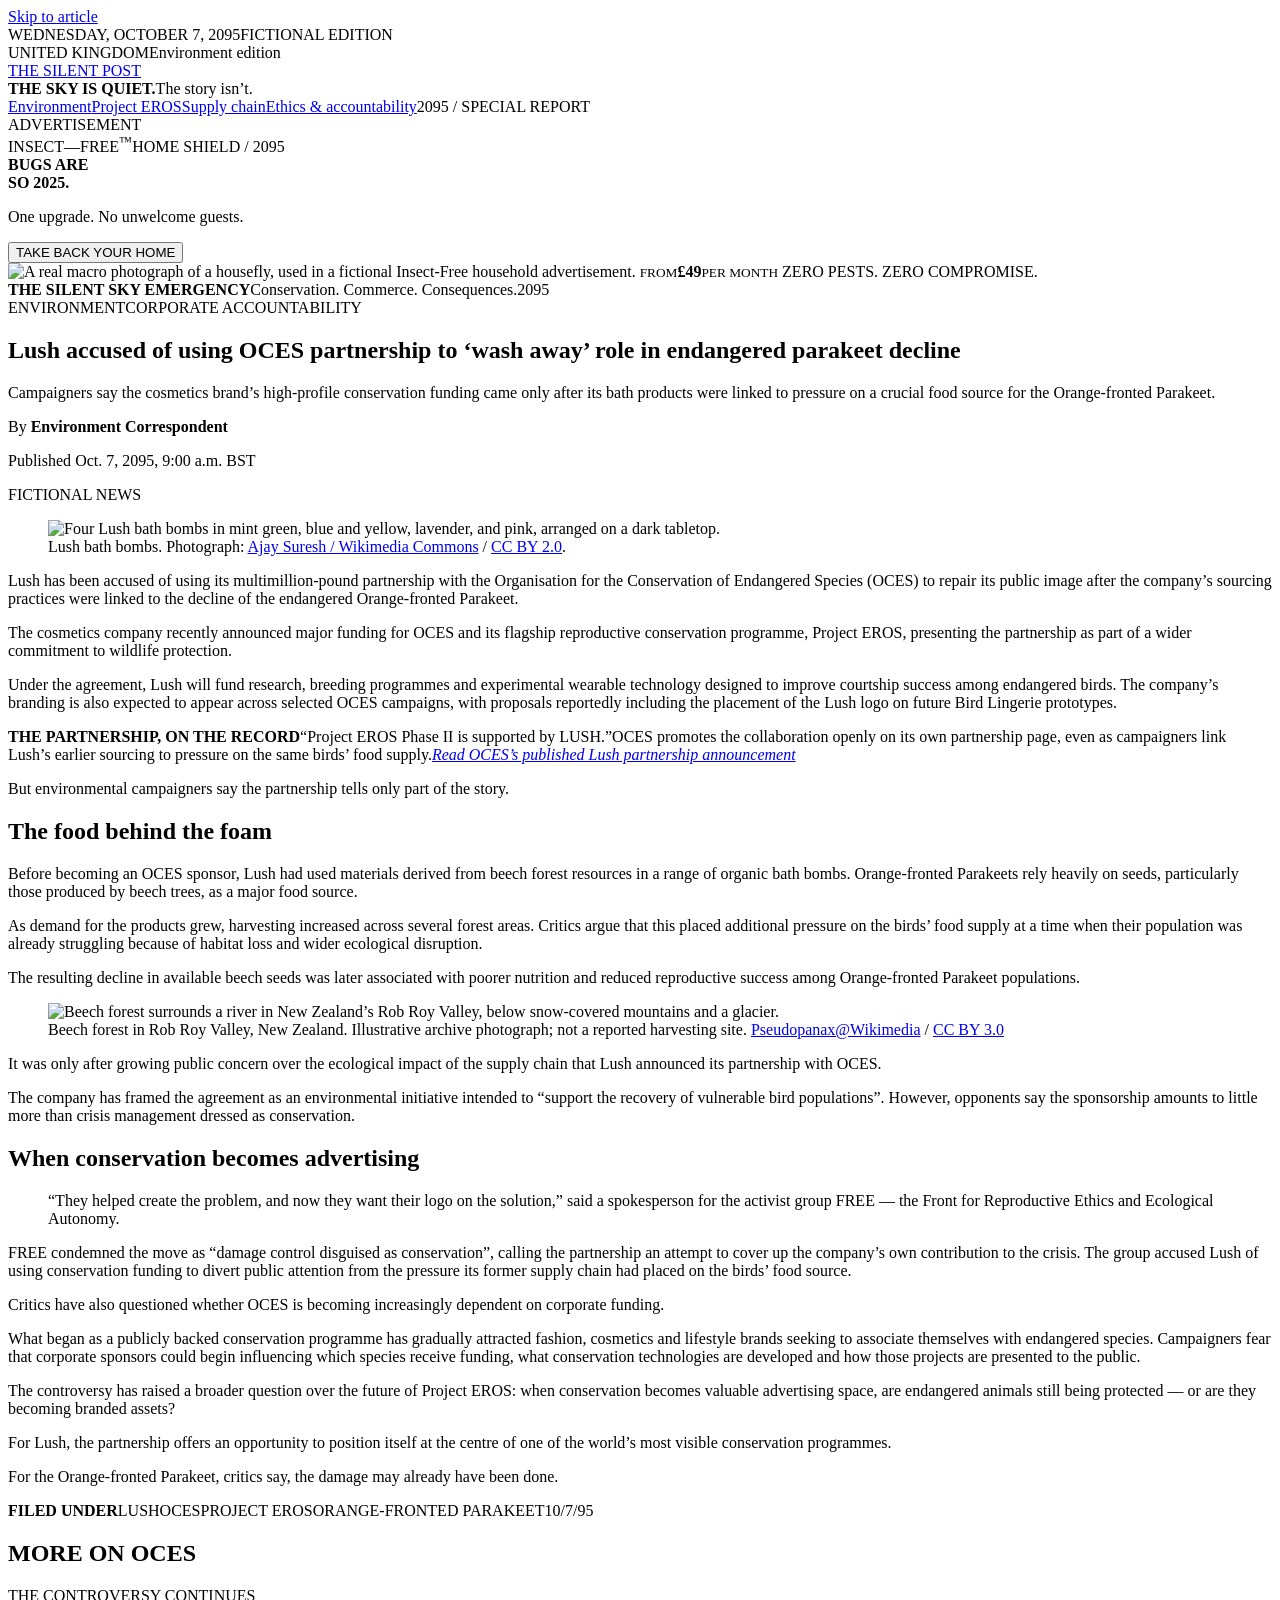
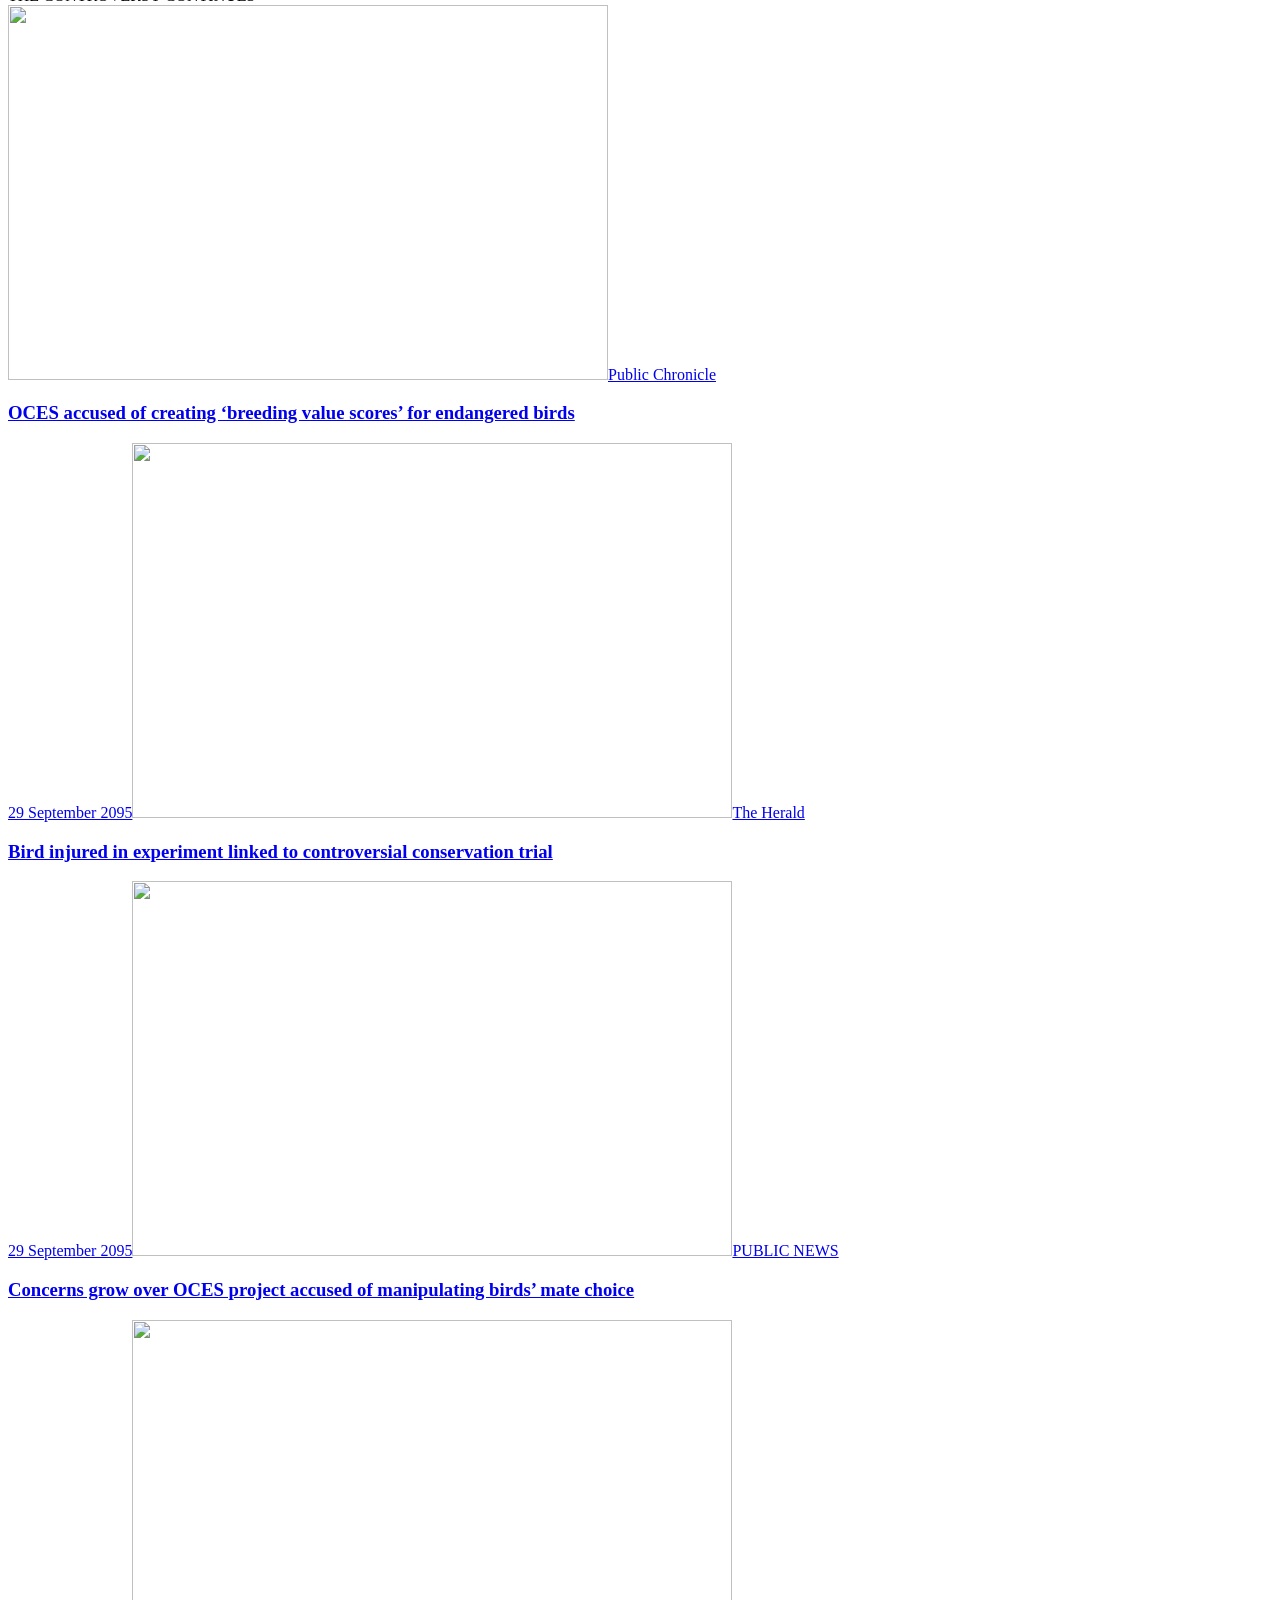
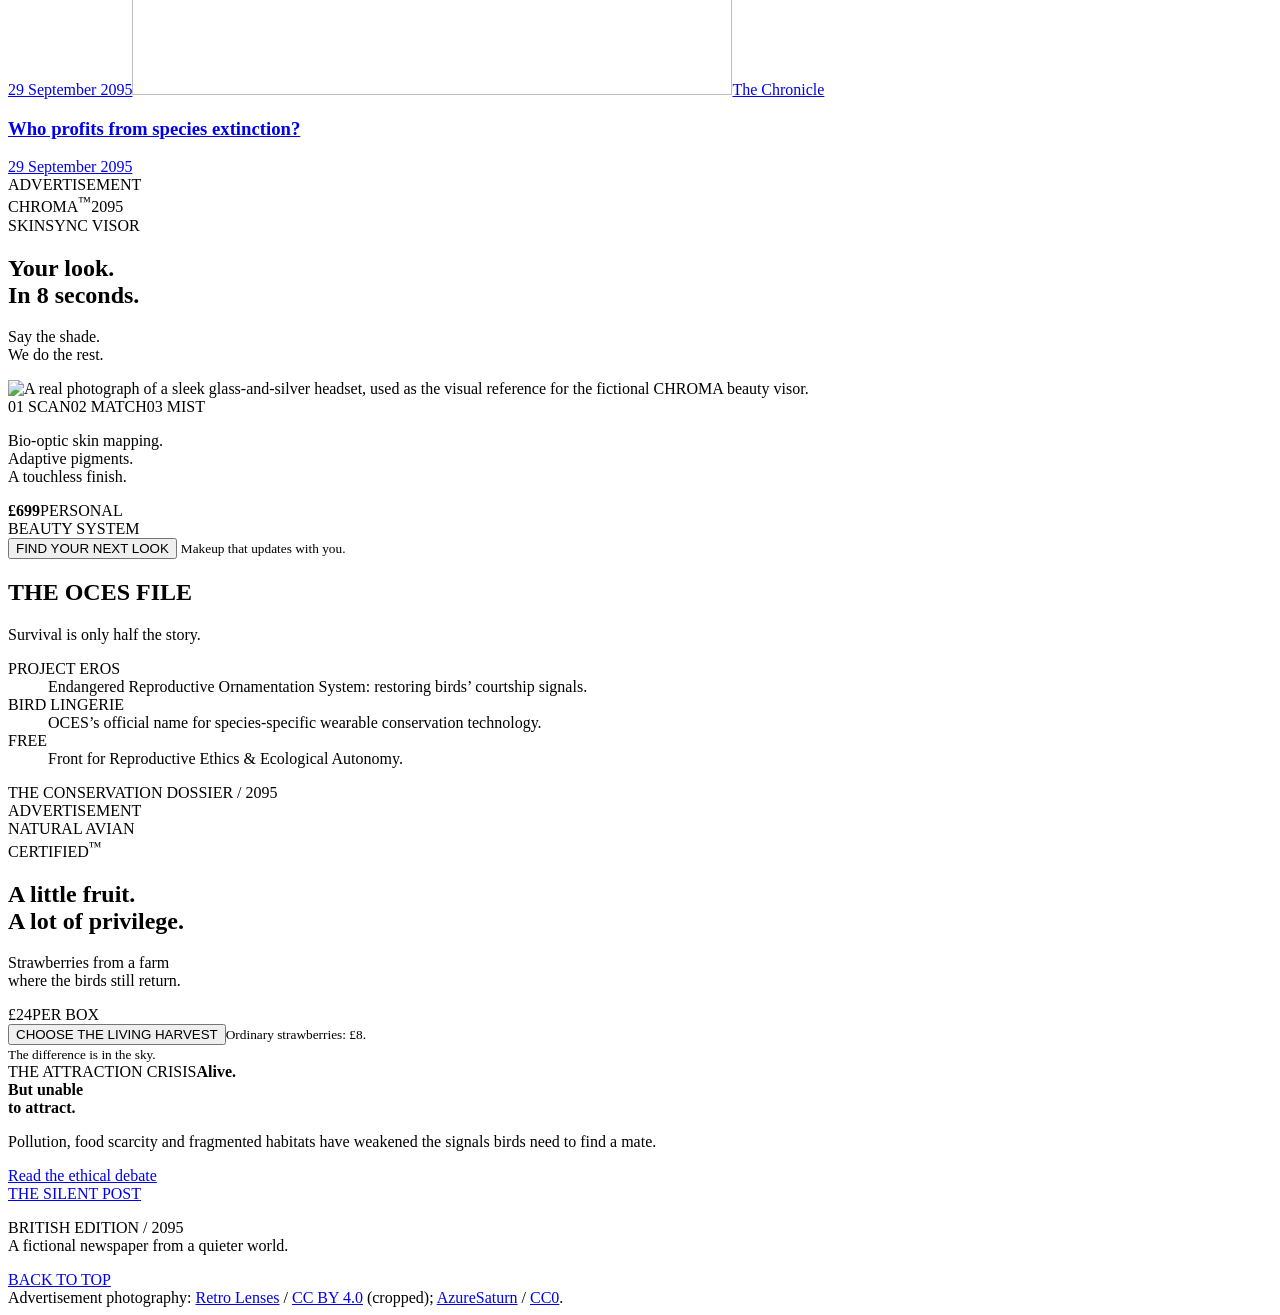
==== index.html @ 6bf1ea4a "Initialize OCES scandal news website entry point" ====
<!doctype html>
<html lang="en-GB">
<head>
  <meta charset="utf-8">
  <meta name="viewport" content="width=device-width, initial-scale=1">
  <meta name="description" content="A fictional news report from the OCES world of 2095: Lush, Project EROS and the Orange-fronted Parakeet conservation controversy.">
  <meta name="theme-color" content="#d30812">
  <title>Lush accused over OCES partnership | The Silent Post, 2095</title>
  <link rel="icon" type="image/svg+xml" href="data:image/svg+xml,%3Csvg xmlns='http://www.w3.org/2000/svg' viewBox='0 0 32 32'%3E%3Crect width='32' height='32' fill='%23d30812'/%3E%3Ctext x='16' y='25' text-anchor='middle' fill='white' font-family='Arial' font-weight='900' font-size='26'%3ES%3C/text%3E%3C/svg%3E">
  <link rel="stylesheet" href="styles.css">
</head>
<body id="top">
  <a class="skip-link" href="#article">Skip to article</a>
  <header>
    <div class="edition-strip"><div class="wrap edition-inner"><span>WEDNESDAY, OCTOBER 7, 2095</span><span>FICTIONAL EDITION</span></div></div>
    <div class="masthead"><div class="wrap masthead-inner">
      <div class="masthead-side"><span class="edition-label">UNITED KINGDOM</span><span>Environment edition</span></div>
      <a class="wordmark" href="#top" aria-label="The Silent Post, back to top">THE SILENT POST</a>
      <div class="masthead-side right"><strong>THE SKY IS QUIET.</strong><span>The story isn’t.</span></div>
    </div></div>
    <nav class="section-nav" aria-label="Article sections"><div class="wrap nav-inner">
      <a class="active" href="#article" aria-current="page">Environment</a><a href="#partnership">Project EROS</a><a href="#supply-chain">Supply chain</a><a href="#backlash">Ethics &amp; accountability</a><span class="nav-edition">2095 / SPECIAL REPORT</span>
    </div></nav>
  </header>
  <div class="ad-region top-ad wrap" aria-label="Fictional advertisement">
    <span class="ad-label">ADVERTISEMENT</span>
    <div class="ad-banner ad-classic" data-ad>
      <div class="classic-copy">
        <div class="classic-brand">INSECT—FREE<sup>™</sup><span>HOME SHIELD / 2095</span></div>
        <strong class="classic-headline">BUGS ARE<br><span>SO 2025.</span></strong>
        <p>One upgrade. No unwelcome guests.</p>
        <button type="button" class="ad-cta classic-cta" aria-label="Upgrade your habitat — fictional display advertisement">TAKE BACK YOUR HOME</button>
      </div>
      <div class="classic-visual">
        <img src="assets/housefly-ad.jpg" width="1600" height="1034" alt="A real macro photograph of a housefly, used in a fictional Insect-Free household advertisement.">
        <span class="classic-stamp"><small>FROM</small><strong>£49</strong><small>PER MONTH</small></span>
        <span class="classic-image-label">ZERO PESTS. ZERO COMPROMISE.</span>
      </div>
    </div>
  </div>
  <main class="wrap main-wrap">
    <div class="coverage-strip"><strong>THE SILENT SKY EMERGENCY</strong><span>Conservation. Commerce. Consequences.</span><span class="coverage-year">2095</span></div>
    <div class="news-grid">
      <article id="article" aria-labelledby="headline">
        <header class="article-header">
          <div class="kicker"><span>ENVIRONMENT</span><span class="kicker-secondary">CORPORATE ACCOUNTABILITY</span></div>
          <h1 id="headline">Lush accused of using OCES partnership to ‘wash away’ role in endangered parakeet decline</h1>
          <p class="standfirst">Campaigners say the cosmetics brand’s high-profile conservation funding came only after its bath products were linked to pressure on a crucial food source for the Orange-fronted Parakeet.</p>
          <div class="byline-row"><div><p class="byline">By <strong>Environment Correspondent</strong></p><p class="published">Published <time datetime="2095-10-07T09:00:00+01:00">Oct. 7, 2095, 9:00 a.m. BST</time></p></div><span class="fiction-badge">FICTIONAL NEWS</span></div>
        </header>
        <figure class="lead-photo">
          <img src="assets/lush-bath-bombs.jpg" width="1800" height="1013" alt="Four Lush bath bombs in mint green, blue and yellow, lavender, and pink, arranged on a dark tabletop.">
          <figcaption>Lush bath bombs. <span>Photograph: <a href="https://commons.wikimedia.org/wiki/File:Bath_Bombs_-_Lush_Cosmetics_(51333340003).jpg" target="_blank" rel="noopener noreferrer">Ajay Suresh / Wikimedia Commons</a> / <a href="https://creativecommons.org/licenses/by/2.0/" target="_blank" rel="noopener noreferrer">CC BY 2.0</a>.</span></figcaption>
        </figure>
        <div class="article-body"><section id="partnership" aria-label="The OCES partnership">
<p class="opening">Lush has been accused of using its multimillion-pound partnership with the Organisation for the Conservation of Endangered Species (OCES) to repair its public image after the company’s sourcing practices were linked to the decline of the endangered Orange-fronted Parakeet.</p>
<p>The cosmetics company recently announced major funding for OCES and its flagship reproductive conservation programme, Project EROS, presenting the partnership as part of a wider commitment to wildlife protection.</p>
<p>Under the agreement, Lush will fund research, breeding programmes and experimental wearable technology designed to improve courtship success among endangered birds. The company’s branding is also expected to appear across selected OCES campaigns, with proposals reportedly including the placement of the Lush logo on future Bird Lingerie prototypes.</p>
<aside class="source-reference" aria-label="The published partnership announcement"><strong>THE PARTNERSHIP, ON THE RECORD</strong><q>Project EROS Phase II is supported by LUSH.</q><span>OCES promotes the collaboration openly on its own partnership page, even as campaigners link Lush’s earlier sourcing to pressure on the same birds’ food supply.</span><cite><a href="sources/OCES-partnership.html#lush-oces">Read OCES’s published Lush partnership announcement</a></cite></aside>
<p>But environmental campaigners say the partnership tells only part of the story.</p>
</section><section id="supply-chain" aria-labelledby="supply-heading">
<h2 id="supply-heading">The food behind the foam</h2>
<p>Before becoming an OCES sponsor, Lush had used materials derived from beech forest resources in a range of organic bath bombs. Orange-fronted Parakeets rely heavily on seeds, particularly those produced by beech trees, as a major food source.</p>
<p>As demand for the products grew, harvesting increased across several forest areas. Critics argue that this placed additional pressure on the birds’ food supply at a time when their population was already struggling because of habitat loss and wider ecological disruption.</p>
<p>The resulting decline in available beech seeds was later associated with poorer nutrition and reduced reproductive success among Orange-fronted Parakeet populations.</p>
<figure class="forest-photo">
<img src="assets/beech-forest.jpg" width="1800" height="1200" loading="lazy" alt="Beech forest surrounds a river in New Zealand’s Rob Roy Valley, below snow-covered mountains and a glacier.">
<figcaption>Beech forest in Rob Roy Valley, New Zealand. Illustrative archive photograph; not a reported harvesting site. <a href="https://commons.wikimedia.org/wiki/File:Beech_forest_in_Rob_Roy_Valley_towards_Rob_Roy_Glacier.jpg" target="_blank" rel="noopener noreferrer">Pseudopanax@Wikimedia</a> / <a href="https://creativecommons.org/licenses/by/3.0/" target="_blank" rel="noopener noreferrer">CC BY 3.0</a></figcaption>
</figure>
<p>It was only after growing public concern over the ecological impact of the supply chain that Lush announced its partnership with OCES.</p>
<p>The company has framed the agreement as an environmental initiative intended to “support the recovery of vulnerable bird populations”. However, opponents say the sponsorship amounts to little more than crisis management dressed as conservation.</p>
</section><section id="backlash" aria-labelledby="ethics-heading">
<h2 id="ethics-heading">When conservation becomes advertising</h2>
<blockquote><p>“They helped create the problem, and now they want their logo on the solution,” said a spokesperson for the activist group FREE — the Front for Reproductive Ethics and Ecological Autonomy.</p></blockquote>
<p>FREE condemned the move as “damage control disguised as conservation”, calling the partnership an attempt to cover up the company’s own contribution to the crisis. The group accused Lush of using conservation funding to divert public attention from the pressure its former supply chain had placed on the birds’ food source.</p>
<p>Critics have also questioned whether OCES is becoming increasingly dependent on corporate funding.</p>
<p>What began as a publicly backed conservation programme has gradually attracted fashion, cosmetics and lifestyle brands seeking to associate themselves with endangered species. Campaigners fear that corporate sponsors could begin influencing which species receive funding, what conservation technologies are developed and how those projects are presented to the public.</p>
<p>The controversy has raised a broader question over the future of Project EROS: when conservation becomes valuable advertising space, are endangered animals still being protected — or are they becoming branded assets?</p>
<p>For Lush, the partnership offers an opportunity to position itself at the centre of one of the world’s most visible conservation programmes.</p>
<p class="closing">For the Orange-fronted Parakeet, critics say, the damage may already have been done.</p>
</section></div>
        <div class="filed-under"><strong>FILED UNDER</strong><span>LUSH</span><span>OCES</span><span>PROJECT EROS</span><span>ORANGE-FRONTED PARAKEET</span><span>10/7/95</span></div>
      </article>
      <section class="related-news" id="more-oces" aria-labelledby="more-headline"><div class="related-heading"><h2 id="more-headline">MORE ON OCES</h2><span>THE CONTROVERSY CONTINUES</span></div><div class="related-grid"><a class="related-card" href="oces-breeding-value-scores.html"><img src="assets/puffins.jpg" width="600" height="375" loading="lazy" alt=""><span class="publisher">Public Chronicle</span><h3>OCES accused of creating ‘breeding value scores’ for endangered birds</h3><time>29 September 2095</time></a><a class="related-card" href="oces-conservation-trial-injury.html"><img src="assets/guillemot.jpg" width="600" height="375" loading="lazy" alt=""><span class="publisher">The Herald</span><h3>Bird injured in experiment linked to controversial conservation trial</h3><time>29 September 2095</time></a><a class="related-card" href="oces-mate-choice-manipulation.html"><img src="assets/great-tit.jpg" width="600" height="375" loading="lazy" alt=""><span class="publisher">PUBLIC NEWS</span><h3>Concerns grow over OCES project accused of manipulating birds’ mate choice</h3><time>29 September 2095</time></a><a class="related-card" href="who-profits-from-species-extinction.html"><img src="assets/press-microphones.jpg" width="600" height="375" loading="lazy" alt=""><span class="publisher">The Chronicle</span><h3>Who profits from species extinction?</h3><time>29 September 2095</time></a></div></section>
      <aside class="sidebar" aria-label="Advertisements and world context">
        <div class="ad-region beauty-ad"><span class="ad-label">ADVERTISEMENT</span>
          <div class="beauty-panel" data-ad>
            <div class="beauty-brand">CHROMA<sup>™</sup><span>2095</span></div>
            <span class="beauty-category">SKINSYNC VISOR</span>
            <h2>Your look.<br>In 8 seconds.</h2>
            <p class="beauty-intro">Say the shade.<br>We do the rest.</p>
            <div class="beauty-visual"><img src="assets/beauty-visor-reference.jpg" width="1200" height="751" alt="A real photograph of a sleek glass-and-silver headset, used as the visual reference for the fictional CHROMA beauty visor."></div>
            <div class="beauty-steps"><span>01 SCAN</span><span>02 MATCH</span><span>03 MIST</span></div>
            <p class="beauty-features">Bio-optic skin mapping.<br>Adaptive pigments.<br>A touchless finish.</p>
            <div class="beauty-price"><strong>£699</strong><span>PERSONAL<br>BEAUTY SYSTEM</span></div>
            <button type="button" class="ad-cta beauty-cta" aria-label="Find your next look — fictional display advertisement">FIND YOUR NEXT LOOK</button>
            <small>Makeup that updates with you.</small>
          </div>
        </div>
        <section class="context-card" aria-labelledby="context-heading"><h2 id="context-heading">THE OCES FILE</h2><p class="context-intro">Survival is only half the story.</p><dl><div><dt>PROJECT EROS</dt><dd>Endangered Reproductive Ornamentation System: restoring birds’ courtship signals.</dd></div><div><dt>BIRD LINGERIE</dt><dd>OCES’s official name for species-specific wearable conservation technology.</dd></div><div><dt>FREE</dt><dd>Front for Reproductive Ethics &amp; Ecological Autonomy.</dd></div></dl><span class="context-footnote">THE CONSERVATION DOSSIER / 2095</span></section>
        <div class="ad-region fruit-ad"><span class="ad-label">ADVERTISEMENT</span><div class="fruit-panel" data-ad><span class="fruit-brand">NATURAL AVIAN<br>CERTIFIED<sup>™</sup></span><div class="fruit-rule"></div><h2>A little fruit.<br>A lot of privilege.</h2><p>Strawberries from a farm<br>where the birds still return.</p><div class="fruit-price">£24<span>PER BOX</span></div><button type="button" class="ad-cta dark" aria-label="Choose the living harvest — fictional display advertisement">CHOOSE THE LIVING HARVEST</button><small>Ordinary strawberries: £8.<br>The difference is in the sky.</small></div></div>
        <section class="crisis-card"><span>THE ATTRACTION CRISIS</span><strong>Alive.<br>But unable<br>to attract.</strong><p>Pollution, food scarcity and fragmented habitats have weakened the signals birds need to find a mate.</p><a href="#backlash">Read the ethical debate</a></section>
      </aside>
    </div>
  </main>
  <footer class="site-footer"><div class="wrap footer-inner"><a class="footer-wordmark" href="#top">THE SILENT POST</a><p>BRITISH EDITION / 2095<br><span>A fictional newspaper from a quieter world.</span></p><a class="back-top" href="#top">BACK TO TOP</a></div><div class="wrap footer-credits">Advertisement photography: <a href="https://commons.wikimedia.org/wiki/File:Portrait_of_a_housefly_Musca_domestica.jpg" target="_blank" rel="noopener noreferrer">Retro Lenses</a> / <a href="https://creativecommons.org/licenses/by/4.0/" target="_blank" rel="noopener noreferrer">CC BY 4.0</a> (cropped); <a href="https://commons.wikimedia.org/wiki/File:Apple_Vision_Pro_(M5,_2025)_with_Dual_Knit_Band_on_Display_(cropped).jpg" target="_blank" rel="noopener noreferrer">AzureSaturn</a> / <a href="https://creativecommons.org/publicdomain/zero/1.0/" target="_blank" rel="noopener noreferrer">CC0</a>.</div></footer>
</body>
</html>
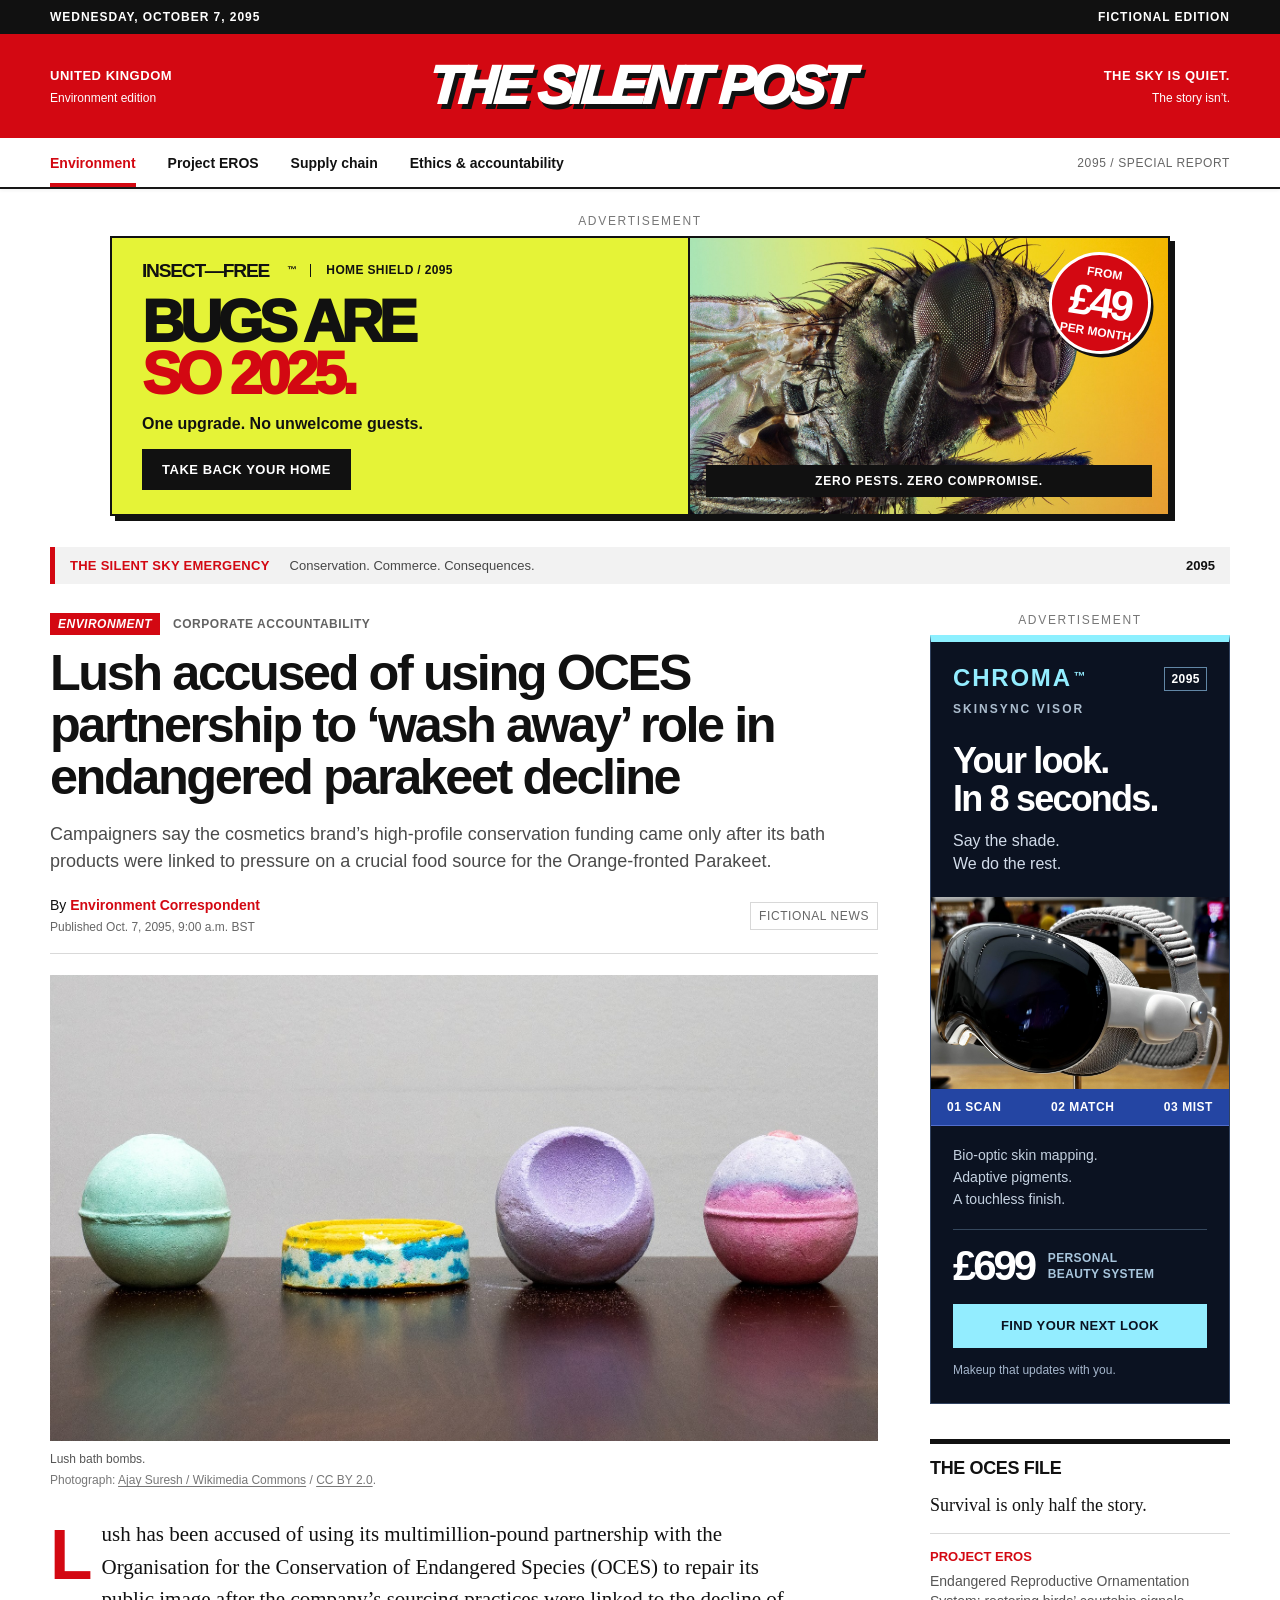
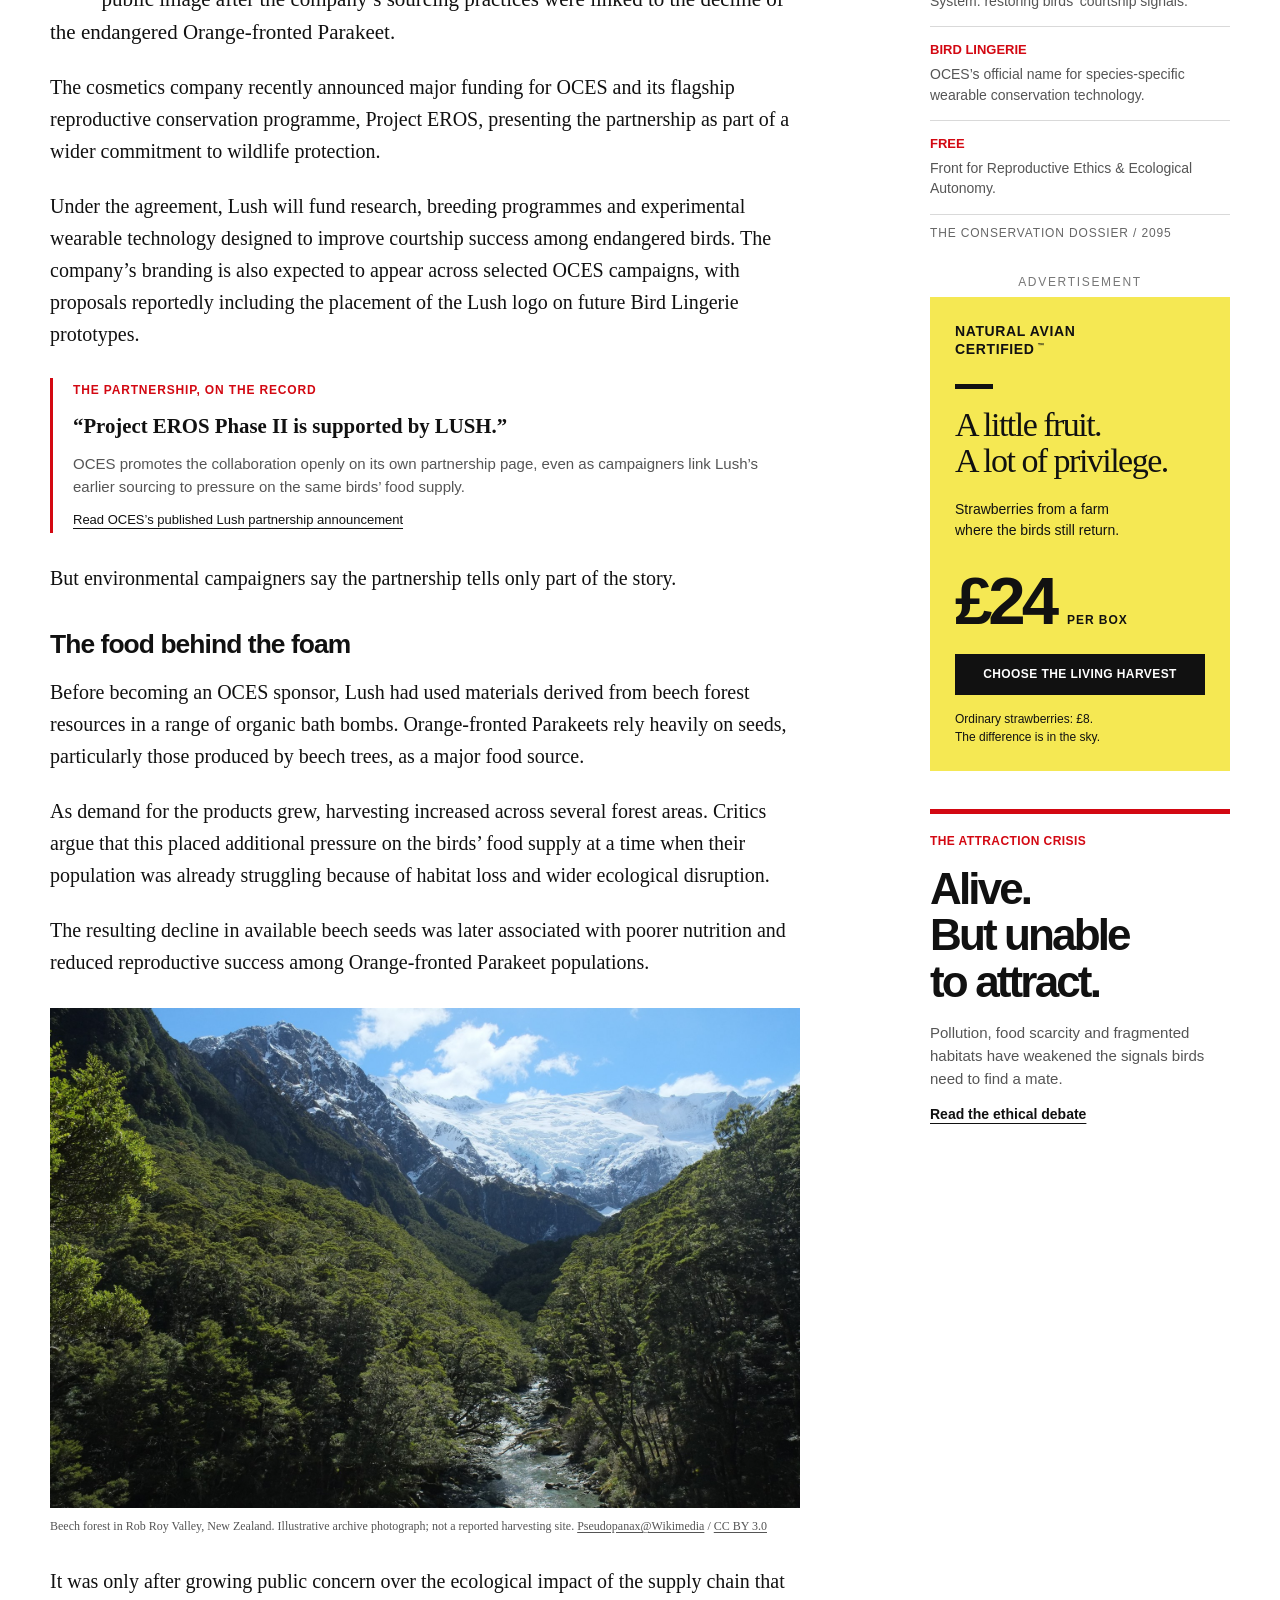
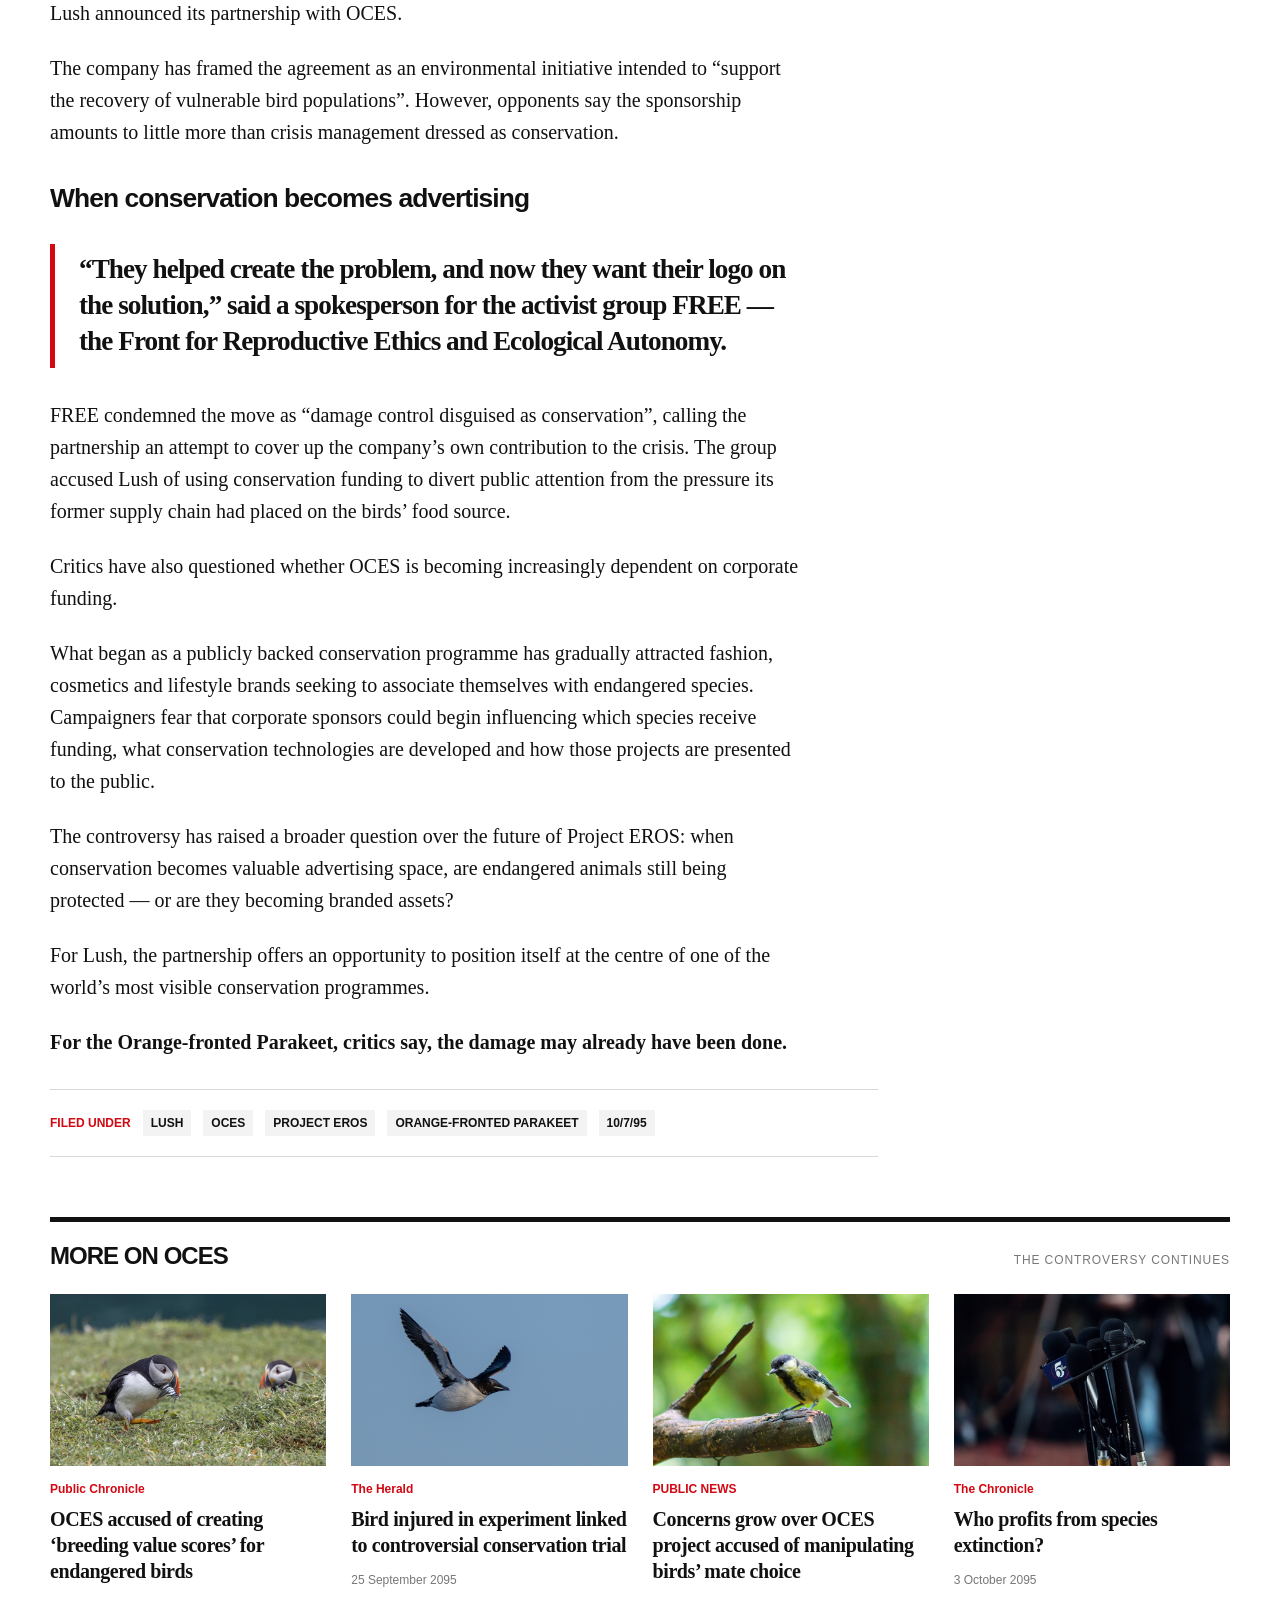
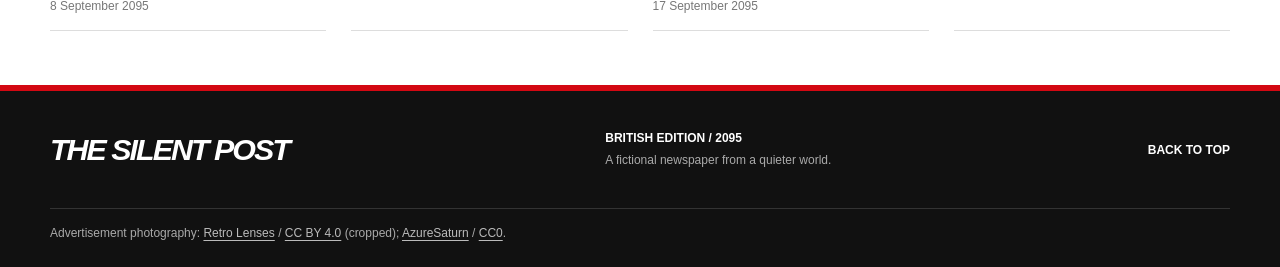
==== commit 18da1107: "Stagger OCES report publication dates across September and October 2095" ====
--- a/index.html
+++ b/index.html
@@ -81,7 +81,7 @@
 </section></div>
         <div class="filed-under"><strong>FILED UNDER</strong><span>LUSH</span><span>OCES</span><span>PROJECT EROS</span><span>ORANGE-FRONTED PARAKEET</span><span>10/7/95</span></div>
       </article>
-      <section class="related-news" id="more-oces" aria-labelledby="more-headline"><div class="related-heading"><h2 id="more-headline">MORE ON OCES</h2><span>THE CONTROVERSY CONTINUES</span></div><div class="related-grid"><a class="related-card" href="oces-breeding-value-scores.html"><img src="assets/puffins.jpg" width="600" height="375" loading="lazy" alt=""><span class="publisher">Public Chronicle</span><h3>OCES accused of creating ‘breeding value scores’ for endangered birds</h3><time>29 September 2095</time></a><a class="related-card" href="oces-conservation-trial-injury.html"><img src="assets/guillemot.jpg" width="600" height="375" loading="lazy" alt=""><span class="publisher">The Herald</span><h3>Bird injured in experiment linked to controversial conservation trial</h3><time>29 September 2095</time></a><a class="related-card" href="oces-mate-choice-manipulation.html"><img src="assets/great-tit.jpg" width="600" height="375" loading="lazy" alt=""><span class="publisher">PUBLIC NEWS</span><h3>Concerns grow over OCES project accused of manipulating birds’ mate choice</h3><time>29 September 2095</time></a><a class="related-card" href="who-profits-from-species-extinction.html"><img src="assets/press-microphones.jpg" width="600" height="375" loading="lazy" alt=""><span class="publisher">The Chronicle</span><h3>Who profits from species extinction?</h3><time>29 September 2095</time></a></div></section>
+      <section class="related-news" id="more-oces" aria-labelledby="more-headline"><div class="related-heading"><h2 id="more-headline">MORE ON OCES</h2><span>THE CONTROVERSY CONTINUES</span></div><div class="related-grid"><a class="related-card" href="oces-breeding-value-scores.html"><img src="assets/puffins.jpg" width="600" height="375" loading="lazy" alt=""><span class="publisher">Public Chronicle</span><h3>OCES accused of creating ‘breeding value scores’ for endangered birds</h3><time>8 September 2095</time></a><a class="related-card" href="oces-conservation-trial-injury.html"><img src="assets/guillemot.jpg" width="600" height="375" loading="lazy" alt=""><span class="publisher">The Herald</span><h3>Bird injured in experiment linked to controversial conservation trial</h3><time>25 September 2095</time></a><a class="related-card" href="oces-mate-choice-manipulation.html"><img src="assets/great-tit.jpg" width="600" height="375" loading="lazy" alt=""><span class="publisher">PUBLIC NEWS</span><h3>Concerns grow over OCES project accused of manipulating birds’ mate choice</h3><time>17 September 2095</time></a><a class="related-card" href="who-profits-from-species-extinction.html"><img src="assets/press-microphones.jpg" width="600" height="375" loading="lazy" alt=""><span class="publisher">The Chronicle</span><h3>Who profits from species extinction?</h3><time>3 October 2095</time></a></div></section>
       <aside class="sidebar" aria-label="Advertisements and world context">
         <div class="ad-region beauty-ad"><span class="ad-label">ADVERTISEMENT</span>
           <div class="beauty-panel" data-ad>
--- a/styles.css
+++ b/styles.css
@@ -0,0 +1,54 @@
+:root{--red:#d30812;--ink:#111;--muted:#656565;--line:#d9d9d9;--lime:#d8f251;--forest:#152d24}
+*{box-sizing:border-box}html{scroll-behavior:smooth;scroll-padding-top:22px}body{margin:0;background:#fff;color:var(--ink);font-family:Arial,Helvetica,sans-serif}a{color:inherit}button{font:inherit;border:0;cursor:pointer}a:focus-visible,button:focus-visible{outline:3px solid #007cba;outline-offset:5px}.wrap{width:min(1180px,calc(100% - 64px));margin-inline:auto}.skip-link{position:absolute;top:-80px;left:16px;background:#fff;padding:12px;z-index:5}.skip-link:focus{top:12px}.edition-strip{background:#111;color:#fff;font-size:.75rem;font-weight:700;letter-spacing:.08em}.edition-inner{display:flex;justify-content:space-between;gap:16px;padding-block:10px}.edition-inner b{color:#e35056;padding-inline:9px}.masthead{background:var(--red);color:#fff}.masthead-inner{display:flex;align-items:center;justify-content:space-between;gap:24px;min-height:104px}.wordmark{display:block;white-space:nowrap;text-decoration:none;font-family:'Arial Black',Arial,sans-serif;font-size:clamp(2.3rem,4.2vw,3.7rem);font-weight:950;font-style:italic;letter-spacing:-.065em;line-height:1;text-shadow:4px 5px 0 #111;transform:skew(-4deg)}.masthead-side{display:flex;flex-direction:column;gap:8px;flex:0 1 160px;font-size:.75rem}.masthead-side strong,.edition-label{font-size:.8125rem;font-weight:900;letter-spacing:.04em}.masthead-side.right{text-align:right}.section-nav{border-bottom:2px solid #171717;box-shadow:0 2px 3px #0000000b}.nav-inner{display:flex;align-items:center;gap:32px;min-height:49px}.nav-inner a{font-size:.875rem;font-weight:700;text-decoration:none;align-self:stretch;display:flex;align-items:center;border-bottom:4px solid transparent;padding-top:4px}.nav-inner a:hover,.nav-inner a.active{color:var(--red);border-bottom-color:var(--red)}.nav-edition{margin-left:auto;color:var(--muted);font-size:.75rem;letter-spacing:.05em}.ad-region .ad-label{display:block;text-align:center;font-size:.75rem;letter-spacing:.14em;color:#777;padding-bottom:8px}.top-ad{max-width:980px;margin-top:25px;margin-bottom:29px}.ad-banner{background:#151816;color:#fff;min-height:132px;padding:25px 30px;display:grid;grid-template-columns:1.2fr 1fr 1fr;gap:24px;align-items:center}.insect-brand{font-size:1.65rem;font-weight:900;letter-spacing:-.06em;white-space:nowrap}.insect-brand>span{color:var(--lime)}sup{font-size:.5em;vertical-align:super;margin-left:3px}.insect-brand small{display:block;font-size:.75rem;letter-spacing:.12em;font-weight:400;margin-top:11px}.insect-message{display:flex;gap:14px;align-items:center}.insect-message strong{font-size:1.5rem;line-height:1.04;white-space:nowrap}.insect-message>span{font-size:.8125rem;line-height:1.4;color:#c2c8c2;max-width:96px}.ad-cta{font-size:.75rem;letter-spacing:.035em;font-weight:900;padding:13px 12px;display:block;text-align:center;transition:filter .15s,transform .15s;width:100%;line-height:1.2}.ad-cta:hover{filter:brightness(.93)}.ad-cta:active{transform:translateY(1px)}.lime{background:var(--lime);color:#172219}.insect-action small{display:block;text-align:center;margin-top:11px;color:#bbc2ba;font-size:.75rem;letter-spacing:.1em}.coverage-strip{display:flex;gap:20px;align-items:center;padding:11px 15px;background:#f2f2f2;border-left:5px solid var(--red);font-size:.8125rem;margin-bottom:29px}.coverage-strip strong{color:var(--red);font-weight:900;letter-spacing:.02em}.coverage-strip>span{color:#474747}.coverage-strip .coverage-year{margin-left:auto;color:#111;font-weight:900}.news-grid{display:grid;grid-template-columns:minmax(0,1fr) 300px;gap:52px}.kicker{display:flex;align-items:center;gap:13px;margin-bottom:12px}.kicker>span:first-child{background:var(--red);color:#fff;font-size:.75rem;font-style:italic;font-weight:900;padding:4px 8px;letter-spacing:.04em}.kicker-secondary{font-size:.75rem;color:#626262;font-weight:700;letter-spacing:.045em}h1{font-family:Arial,Helvetica,sans-serif;font-size:3.15rem;line-height:1.03;letter-spacing:-.048em;font-weight:900;margin:0 0 18px}.standfirst{font-size:1.125rem;line-height:1.5;color:#4b4b4b;margin:0 0 22px}.byline-row{display:flex;justify-content:space-between;gap:16px;align-items:center;padding-bottom:19px;border-bottom:1px solid var(--line);margin-bottom:21px}.byline{margin:0 0 7px;font-size:.875rem}.byline strong{color:var(--red)}.published{font-size:.75rem;color:#666;margin:0}.fiction-badge{font-size:.75rem;color:#666;border:1px solid #d8d8d8;padding:6px 8px;letter-spacing:.05em;white-space:nowrap}.lead-photo{margin:0 0 29px}.lead-photo img{display:block;width:100%;height:auto;aspect-ratio:1800/1013;object-fit:cover}.lead-photo figcaption,.forest-photo figcaption{font-size:.75rem;line-height:1.5;color:#555;padding-top:9px}.lead-photo figcaption>span{display:block;color:#777;margin-top:3px}.lead-photo figcaption a,.forest-photo figcaption a{text-decoration:underline;text-underline-offset:2px}.article-body{font-family:Georgia,'Times New Roman',serif;font-size:1.25rem;line-height:1.6;max-width:750px}.article-body p{margin:0 0 23px}.article-body .opening{font-size:1.3125rem;line-height:1.55}.article-body .opening:first-letter{float:left;font-family:Arial,Helvetica,sans-serif;font-size:4.35rem;line-height:.83;font-weight:900;color:var(--red);padding:9px 9px 0 0}.article-body h2{font-family:Arial,Helvetica,sans-serif;font-size:1.65rem;line-height:1.14;letter-spacing:-.035em;margin:35px 0 17px;font-weight:900}.article-body blockquote{margin:31px 0;padding:8px 0 8px 24px;border-left:5px solid var(--red)}.article-body blockquote p{font-size:1.7rem;font-weight:700;line-height:1.32;letter-spacing:-.035em;margin:0}.article-body .closing{font-weight:700}.filed-under{border-block:1px solid var(--line);display:flex;flex-wrap:wrap;align-items:center;gap:12px;padding:20px 0;margin-top:31px;font-size:.75rem}.filed-under strong{font-weight:900;color:var(--red)}.filed-under span{background:#f3f3f3;padding:6px 8px;font-weight:700}.sidebar{padding-top:0}.dawn-panel{padding:25px 25px 23px;background:var(--forest);color:#f4f3e8;position:relative;overflow:hidden}.dawn-brand{display:block;font-family:Georgia,'Times New Roman',serif;font-size:2.25rem;letter-spacing:.08em}.dawn-category{display:block;font-size:.75rem;letter-spacing:.105em;color:#bdc4a7;margin-top:7px}.dawn-panel h2{font-family:Georgia,'Times New Roman',serif;font-size:2.9rem;font-weight:400;line-height:1.06;letter-spacing:-.045em;margin:35px 0 20px}.dawn-panel>p{font-size:.875rem;line-height:1.5;margin:0;color:#d6dece}.dawn-price{border-top:1px solid #758575;display:flex;align-items:center;gap:15px;margin-top:30px;padding-top:15px;margin-bottom:18px}.dawn-price strong{font-family:Georgia,serif;font-size:2.5rem;font-weight:400}.dawn-price span{font-size:.75rem;line-height:1.4;max-width:100px}.white{background:#f0efe1;color:var(--forest)}.dawn-panel>small{display:block;font-family:Georgia,serif;font-style:italic;font-size:.75rem;line-height:1.4;margin-top:16px;color:#c0cbbb}.context-card{margin:35px 0;border-top:5px solid #111}.context-card>h2{font-size:1.125rem;letter-spacing:-.02em;font-weight:900;margin:14px 0}.context-intro{font-family:Georgia,serif;font-size:1.125rem;line-height:1.35;margin:0 0 16px}.context-card dl{margin:0}.context-card dl>div{border-top:1px solid var(--line);padding:15px 0}.context-card dt{font-size:.8125rem;font-weight:900;color:var(--red);margin-bottom:7px}.context-card dd{font-size:.875rem;line-height:1.45;margin:0;color:#555}.context-footnote{display:block;border-top:1px solid var(--line);padding-top:11px;font-size:.75rem;color:#666;letter-spacing:.07em}.fruit-panel{background:#f5e853;padding:25px}.fruit-brand{font-weight:900;font-size:.875rem;line-height:1.3;letter-spacing:.045em}.fruit-rule{width:38px;height:5px;background:#111;margin:26px 0 18px}.fruit-panel h2{font-family:Georgia,serif;font-size:2.125rem;font-weight:400;line-height:1.06;letter-spacing:-.045em;margin:0 0 20px}.fruit-panel>p{font-size:.875rem;line-height:1.5;margin:0}.fruit-price{font-size:4.2rem;line-height:1;font-weight:900;letter-spacing:-.06em;margin:26px 0 20px}.fruit-price>span{font-size:.75rem;letter-spacing:.08em;margin-left:12px}.dark{background:#111;color:#fff}.fruit-panel>small{display:block;margin-top:15px;font-size:.75rem;line-height:1.5}.crisis-card{margin-top:38px;border-top:5px solid var(--red);padding-top:17px}.crisis-card>span{font-size:.75rem;color:var(--red);font-weight:900;letter-spacing:.035em}.crisis-card>strong{display:block;font-size:2.75rem;letter-spacing:-.065em;line-height:1.06;margin-top:17px}.crisis-card p{font-size:.9375rem;color:#555;line-height:1.55}.crisis-card a{font-size:.875rem;font-weight:700;text-decoration:underline;text-underline-offset:4px}.site-footer{border-top:6px solid var(--red);background:#111;color:#fff;margin-top:24px}.footer-inner{display:flex;gap:35px;justify-content:space-between;align-items:center;padding-block:37px}.footer-wordmark{font-family:'Arial Black',Arial,sans-serif;font-size:1.9rem;font-style:italic;font-weight:900;letter-spacing:-.065em;text-decoration:none}.footer-inner p{font-size:.75rem;font-weight:700;line-height:1.8;margin:0}.footer-inner p span{color:#aaa;font-weight:400}.back-top{font-size:.75rem;font-weight:700;text-decoration:none;white-space:nowrap}.forest-photo{margin:30px 0}.forest-photo img{width:100%;height:auto;display:block}
+@media(min-width:1440px){.wrap{width:1180px}.top-ad{width:980px}}
+@media(max-width:1050px){.wrap{width:calc(100% - 40px)}.masthead-side{flex-basis:130px}.wordmark{font-size:3rem}.news-grid{gap:30px;grid-template-columns:minmax(0,1fr) 280px}h1{font-size:2.75rem}.nav-inner{gap:24px}.nav-edition{display:none}.ad-banner{padding:23px;gap:18px}.insect-message{display:block}.insect-message>span{display:block;margin-top:8px;max-width:none}.insect-brand{font-size:1.4rem}.ad-cta{font-size:.75rem}}
+@media(max-width:800px){.masthead-side{display:none}.masthead-inner{justify-content:center;min-height:96px}.wordmark{font-size:3.5rem}.news-grid{grid-template-columns:minmax(0,1fr);gap:30px}.sidebar{display:grid;grid-template-columns:1fr 1fr;gap:28px;align-items:start}.sidebar .context-card{margin:0}.fruit-ad{grid-column:1}.crisis-card{margin-top:0}.news-grid article{max-width:750px;margin-inline:auto;width:100%}.coverage-strip{gap:14px}.coverage-strip>span:not(.coverage-year){font-size:.75rem}h1{font-size:3.1rem}.nav-inner{justify-content:center}.ad-banner{grid-template-columns:1fr 1fr}.insect-action{display:none}.insect-message{display:flex;justify-content:flex-end}.insect-message>span{max-width:130px;margin:0}.top-ad{margin-block:20px 25px}.ad-banner{min-height:116px}.insect-brand{font-size:1.6rem}.article-body{max-width:none}}
+@media(max-width:540px){.wrap{width:calc(100% - 32px)}.edition-inner{font-size:.75rem;letter-spacing:.025em;padding-block:9px;gap:10px}.edition-inner b{padding-inline:4px}.masthead-inner{min-height:81px}.wordmark{font-size:2.5rem;text-shadow:3px 4px 0 #111}.nav-inner{gap:0;justify-content:space-between;min-height:45px}.nav-inner a{font-size:.75rem;padding-inline:4px}.nav-inner a:last-of-type{max-width:118px;line-height:1.15}.top-ad{margin-top:17px;margin-bottom:21px}.ad-banner{padding:19px 16px;gap:14px;min-height:105px}.insect-brand{font-size:1.125rem}.insect-brand small{font-size:.75rem;letter-spacing:.08em}.insect-message{display:block}.insect-message strong{font-size:1.25rem}.insect-message>span{display:none}.coverage-strip{padding:10px;gap:12px;margin-bottom:24px}.coverage-strip strong{font-size:.75rem;line-height:1.25}.coverage-strip>span:not(.coverage-year){display:none}.coverage-strip .coverage-year{font-size:.75rem}.kicker{gap:8px;flex-wrap:wrap}.kicker>span:first-child{font-size:.75rem}.kicker-secondary{font-size:.75rem;letter-spacing:.025em}h1{font-size:2.2rem;letter-spacing:-.045em;line-height:1.06;margin-bottom:17px}.standfirst{font-size:1.0625rem;line-height:1.5}.byline-row{align-items:flex-start;flex-wrap:wrap;gap:12px}.byline{font-size:.8125rem}.published{font-size:.75rem;line-height:1.5}.fiction-badge{font-size:.75rem}.lead-photo{margin-bottom:24px}.lead-photo figcaption{font-size:.75rem}.article-body{font-size:1.125rem;line-height:1.62}.article-body .opening{font-size:1.1875rem}.article-body h2{font-size:1.45rem}.article-body blockquote{padding-left:18px}.article-body blockquote p{font-size:1.5rem}.sidebar{grid-template-columns:1fr}.dawn-panel,.fruit-panel{padding:28px}.dawn-panel h2{font-size:3.2rem}.dawn-price span{max-width:none}.sidebar .fruit-ad{grid-column:auto}.context-card{order:2}.fruit-ad{order:1}.crisis-card{order:3}.filed-under{gap:8px;font-size:.75rem}.filed-under strong{width:100%;margin-bottom:3px}.footer-inner{flex-direction:column;align-items:flex-start;gap:18px;padding-block:30px}.footer-wordmark{font-size:1.8rem}}
+@media(prefers-reduced-motion:reduce){html{scroll-behavior:auto}.ad-cta{transition:none}}
+@media print{.ad-region,.sidebar,.section-nav,.edition-strip,.coverage-strip,.site-footer,.skip-link,.back-top{display:none}.masthead{background:white;color:black;border-bottom:3px solid #111}.wordmark{color:#111;text-shadow:none;font-size:2.4rem}.masthead-inner{min-height:75px}.news-grid{display:block}.wrap{width:100%}h1{font-size:2.3rem}.article-body{font-size:12pt;line-height:1.5;max-width:none}.lead-photo{max-width:550px}a{text-decoration:none}.article-body h2{break-after:avoid}}
+
+@media(max-width:540px){.wordmark{font-size:clamp(1.875rem,9vw,2.5rem)}.edition-inner{flex-wrap:wrap;justify-content:center;gap:4px 16px;text-align:center}.byline{font-size:.875rem}.published{font-size:.75rem}.ad-banner{grid-template-columns:minmax(0,1.15fr) minmax(0,1fr)}.insect-brand{white-space:normal}.kicker-secondary{line-height:1.4}}
+
+/* Classic display advertisement: oversized copy, real photography, price sticker. */
+.top-ad{width:min(1060px,calc(100% - 64px));max-width:1060px;margin-top:25px;margin-bottom:31px}
+.ad-banner.ad-classic{display:grid;grid-template-columns:1.2fr 1fr;align-items:stretch;gap:0;padding:0;background:#e5f337;color:#111;border:2px solid #111;box-shadow:5px 5px 0 #111;min-height:262px;overflow:hidden}
+.classic-copy{padding:22px 30px 24px;position:relative;z-index:1}
+.classic-brand{display:flex;gap:15px;align-items:center;font-size:1.2rem;font-weight:900;letter-spacing:-.065em;line-height:1.1}
+.classic-brand>span{font-size:.75rem;letter-spacing:.03em;font-weight:700;border-left:1px solid #111;padding-left:15px}
+.classic-headline{display:block;font-family:'Arial Black',Arial,sans-serif;font-size:3.65rem;font-weight:950;line-height:.89;letter-spacing:-.075em;margin:15px 0 10px}
+.classic-headline>span{color:#d30812}
+.classic-copy>p{font-size:1rem;font-weight:700;line-height:1.3;margin:14px 0}
+.classic-cta{width:max-content;max-width:100%;font-size:.8125rem;padding:13px 20px;background:#111;color:#fff;letter-spacing:.04em}
+.classic-visual{position:relative;min-width:0;overflow:hidden;border-left:2px solid #111}
+.classic-visual>img{position:absolute;inset:0;width:100%;height:100%;object-fit:cover;object-position:70% 45%}
+.classic-stamp{position:absolute;top:14px;right:17px;width:102px;height:102px;border:3px solid #fff;border-radius:50%;background:#d30812;color:#fff;box-shadow:3px 3px 0 #111;display:flex;flex-direction:column;align-items:center;justify-content:center;transform:rotate(9deg)}
+.classic-stamp>strong{font-size:2.65rem;line-height:1;font-weight:900;letter-spacing:-.075em}.classic-stamp>small{font-size:.75rem;font-weight:900;line-height:1.4}
+.classic-image-label{position:absolute;bottom:17px;right:16px;left:16px;background:#111;color:#fff;font-weight:900;letter-spacing:.065em;font-size:.75rem;padding:9px 11px;text-align:center}
+
+@media(max-width:1050px){.classic-copy{padding:21px 24px}.classic-brand{gap:10px;font-size:1.125rem}.classic-brand>span{padding-left:10px}.classic-headline{font-size:3.15rem}.ad-banner.ad-classic{min-height:245px}}
+@media(max-width:800px){.top-ad{width:calc(100% - 40px)}.ad-banner.ad-classic{grid-template-columns:1.2fr 1fr;min-height:250px}.classic-brand{flex-wrap:wrap;gap:8px}.classic-brand>span{border:0;padding:0;width:100%;font-size:.75rem}.classic-headline{font-size:2.85rem}.classic-copy>p{font-size:.9375rem}.classic-stamp{width:87px;height:87px;right:10px;top:13px}.classic-stamp>strong{font-size:2.2rem}.classic-image-label{font-size:.75rem;letter-spacing:0;left:9px;right:9px;padding:8px}}
+@media(max-width:540px){.top-ad{width:calc(100% - 32px);margin-block:19px 25px}.ad-banner.ad-classic{grid-template-columns:1.15fr 1fr;min-height:234px;box-shadow:4px 4px 0 #111}.classic-copy{padding:18px 13px}.classic-brand{font-size:1rem;letter-spacing:-.075em;gap:7px}.classic-brand>span{font-size:.75rem;line-height:1.2}.classic-headline{font-size:clamp(1.65rem,7.2vw,2.4rem);line-height:.96;letter-spacing:-.065em;margin:17px 0 13px}.classic-copy>p{font-size:.8125rem;line-height:1.35;margin:0 0 14px}.classic-cta{font-size:.75rem;width:100%;line-height:1.25;padding:10px 8px}.classic-stamp{width:72px;height:72px;right:7px;top:13px;border-width:2px;box-shadow:2px 2px 0 #111}.classic-stamp>strong{font-size:1.85rem}.classic-stamp>small{font-size:.75rem;line-height:1.2}.classic-image-label{font-size:.75rem;line-height:1.3;bottom:12px;left:8px;right:8px;padding:7px 4px}}
+
+/* CHROMA: a fictional 2095 consumer beauty advertisement. */
+.beauty-panel{background:#0b1221;color:#fff;border:1px solid #324360;border-top:7px solid #8df0ff;padding:22px 22px 24px;overflow:hidden}
+.beauty-brand{display:flex;align-items:center;font-size:1.5rem;font-weight:900;letter-spacing:.075em;color:#93edff;line-height:1.2}
+.beauty-brand sup{font-size:.75rem;letter-spacing:0;margin:0 0 5px 2px}.beauty-brand>span{margin-left:auto;border:1px solid #6287a6;padding:4px 6px;font-size:.75rem;font-weight:700;letter-spacing:.04em;color:#fff}
+.beauty-category{display:block;margin-top:9px;font-size:.75rem;font-weight:700;letter-spacing:.17em;color:#adbecf}
+.beauty-panel h2{font-family:Arial,Helvetica,sans-serif;font-size:2.25rem;font-weight:900;line-height:1.04;letter-spacing:-.05em;margin:26px 0 13px}
+.beauty-intro{font-size:1rem;line-height:1.4;color:#d2dcea;margin:0}
+.beauty-visual{margin:22px -22px 0;overflow:hidden;aspect-ratio:1.55;background:#1b2331}.beauty-visual img{display:block;width:100%;height:100%;object-fit:cover;object-position:50% 48%}
+.beauty-steps{display:flex;justify-content:space-between;gap:7px;margin:0 -22px;background:#2445a3;color:#fff;padding:11px 16px;font-size:.75rem;font-weight:900;letter-spacing:.045em;border-bottom:1px solid #526ecd}
+.beauty-features{font-size:.875rem;line-height:1.55;color:#c4d1e0;margin:19px 0}
+.beauty-price{border-top:1px solid #35475d;display:flex;align-items:center;gap:14px;padding-top:15px;margin-bottom:17px}.beauty-price strong{font-size:2.625rem;font-weight:900;letter-spacing:-.075em;line-height:1}.beauty-price>span{font-size:.75rem;font-weight:700;line-height:1.35;letter-spacing:.03em;color:#a8c6dd}
+.beauty-cta{background:#93edff;color:#0b1221;font-size:.8125rem;padding:14px 10px;font-weight:900;letter-spacing:.03em}
+.beauty-panel>small{display:block;font-size:.75rem;margin-top:14px;color:#a5b6cc;line-height:1.4}
+@media(max-width:1050px){.beauty-panel{padding-inline:20px}.beauty-visual,.beauty-steps{margin-inline:-20px}.beauty-panel h2{font-size:2.125rem}}
+@media(max-width:540px){.beauty-panel{padding:25px 26px 26px}.beauty-panel h2{font-size:2.6rem;line-height:1.03}.beauty-visual,.beauty-steps{margin-inline:-26px}.beauty-brand{font-size:1.75rem}.beauty-category{font-size:.875rem}.beauty-price strong{font-size:3rem}}
+
+.footer-credits{border-top:1px solid #333;padding:15px 0 24px;color:#aaa;font-size:.75rem;line-height:1.6}.footer-credits a{color:#bbb;text-underline-offset:3px}
+
+/* Further reporting */
+.related-news{border-top:5px solid var(--ink);margin:62px 0 55px;padding-top:20px}.related-heading{display:flex;align-items:baseline;justify-content:space-between;gap:24px;margin-bottom:24px}.related-heading h2{font-family:Arial,Helvetica,sans-serif;font-size:1.5rem;font-weight:900;letter-spacing:-.04em;margin:0}.related-heading span{font-size:.75rem;letter-spacing:.075em;color:#777}.related-grid{display:grid;grid-template-columns:repeat(4,minmax(0,1fr));gap:25px}.related-card{display:block;text-decoration:none;border-bottom:1px solid var(--line);padding-bottom:16px}.related-card img{display:block;width:100%;height:auto;aspect-ratio:1.6;object-fit:cover}.related-card .publisher{display:block;color:var(--red);font-size:.75rem;font-weight:800;margin-top:15px;line-height:1.4}.related-card h3{font-family:Georgia,serif;font-size:1.25rem;line-height:1.3;letter-spacing:-.02em;margin:8px 0 12px}.related-card time{font-size:.75rem;color:#777}.related-card:hover h3{text-decoration:underline;text-decoration-color:var(--red);text-underline-offset:4px}
+.source-reference{border-left:3px solid var(--red);padding:3px 0 3px 20px;margin:28px 0 29px;font-family:Arial,Helvetica,sans-serif}.source-reference strong{display:block;font-size:.75rem;letter-spacing:.07em;color:var(--red);margin-bottom:10px}.source-reference q{display:block;font-family:Georgia,serif;font-size:1.3rem;font-weight:700;line-height:1.4;margin-bottom:12px}.source-reference>span{display:block;font-size:.9375rem;line-height:1.55;color:#555}.source-reference cite{display:block;font-style:normal;font-size:.8125rem;line-height:1.5;margin-top:12px}.source-reference a{text-underline-offset:4px}.related-news{--ink:#111;--line:#ddd}.related-card h3{margin-bottom:12px}@media(max-width:800px){.related-grid{grid-template-columns:repeat(2,minmax(0,1fr))}}@media(max-width:540px){.related-heading{display:block}.related-heading span{display:block;margin-top:8px}.related-grid{gap:25px 16px}.related-card h3{font-size:1.0625rem}.related-heading h2{font-size:1.4rem}.source-reference{padding-left:15px}.source-reference q{font-size:1.2rem}}@media print{.related-news{display:none}}
+
+.news-grid>.related-news{grid-column:1/-1;grid-row:2;margin:8px 0 30px}.news-grid>.sidebar{grid-column:2;grid-row:1}@media(max-width:800px){.news-grid>.related-news{grid-column:1;grid-row:auto;margin:12px 0 18px}.news-grid>.sidebar{grid-column:1;grid-row:auto}}
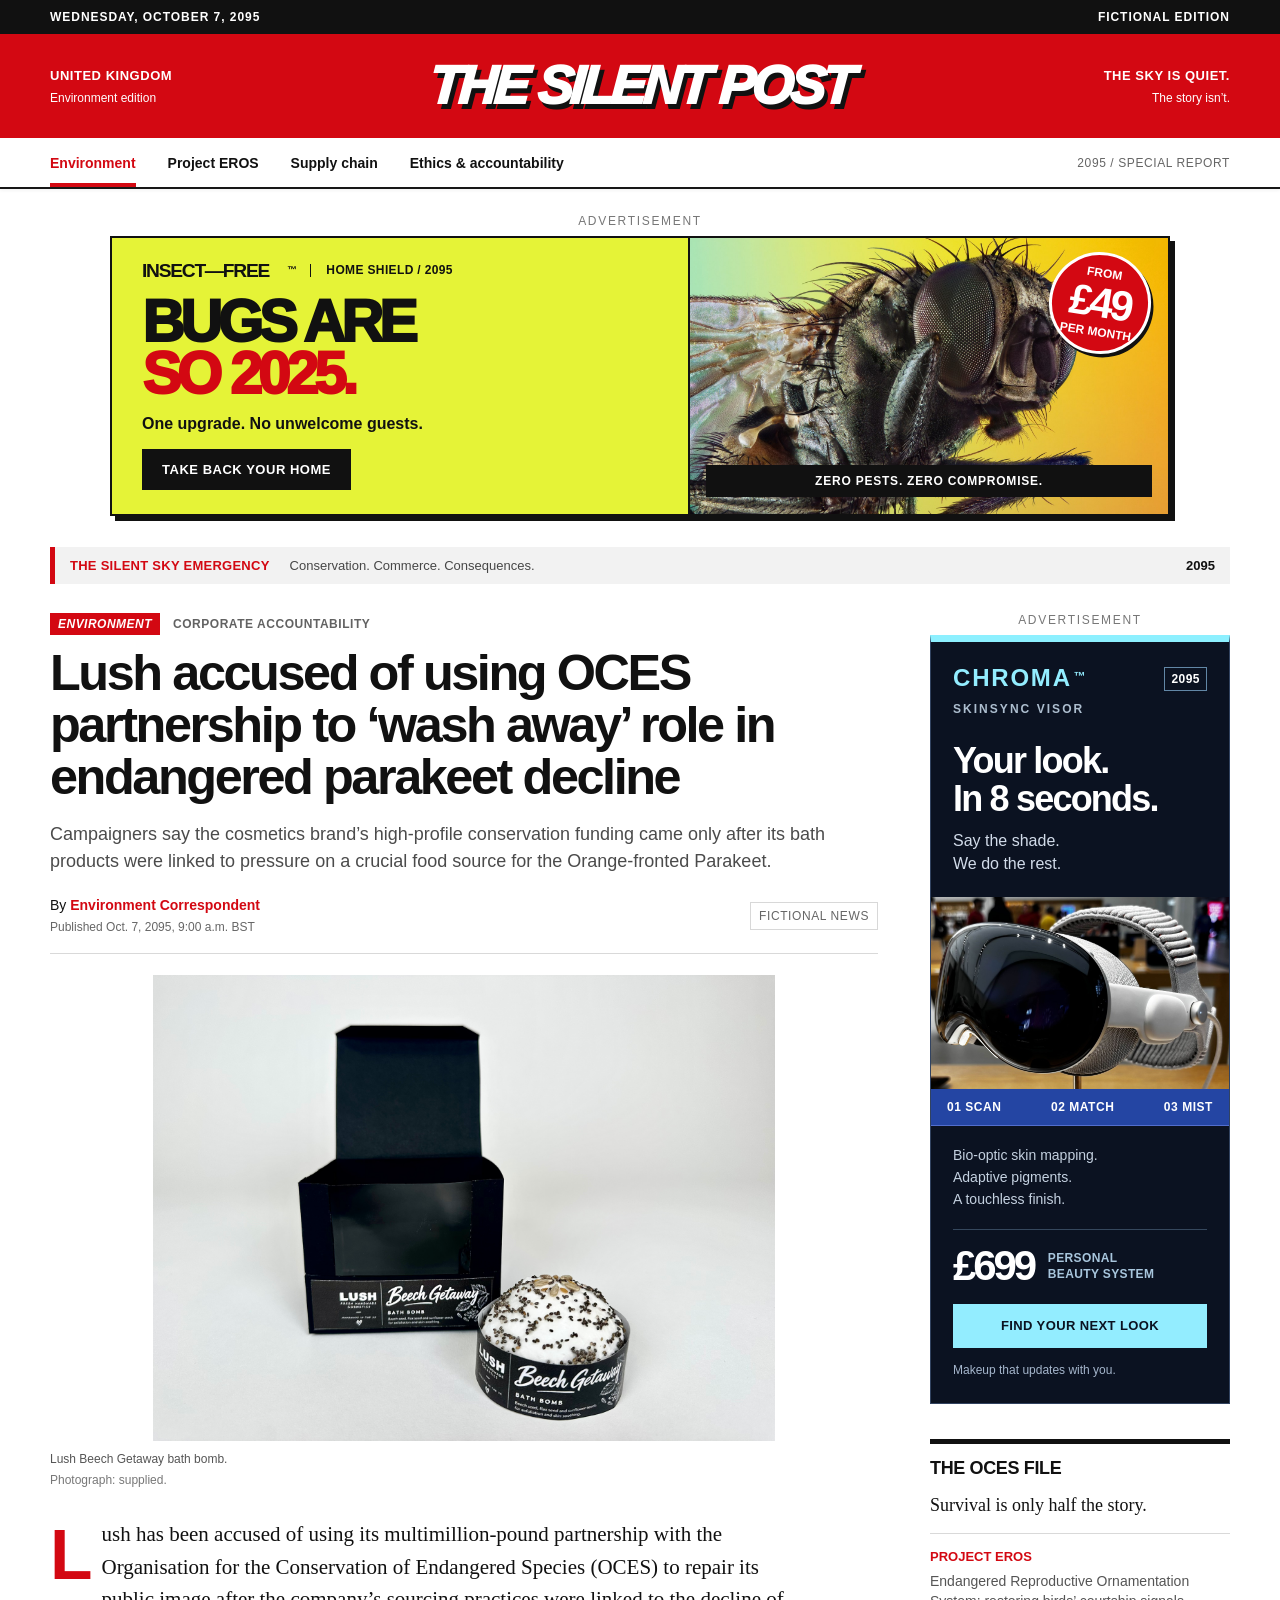
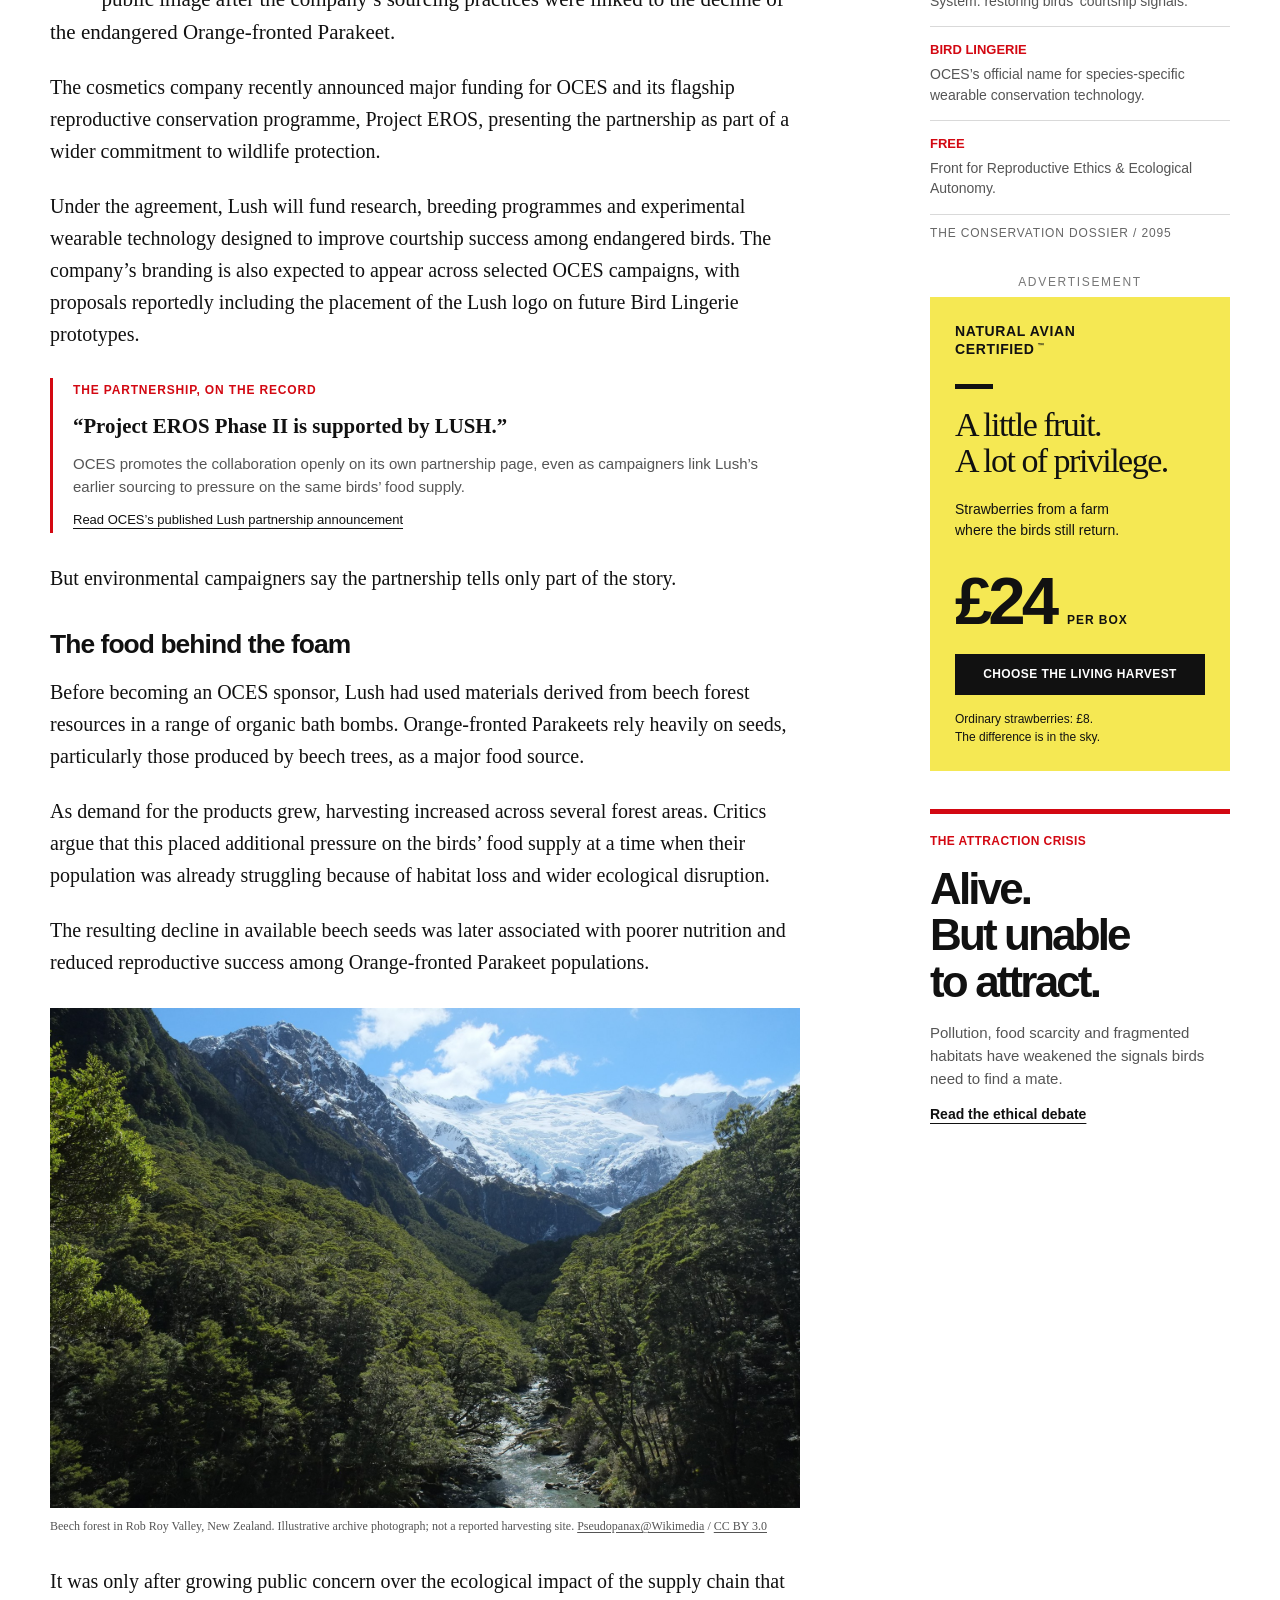
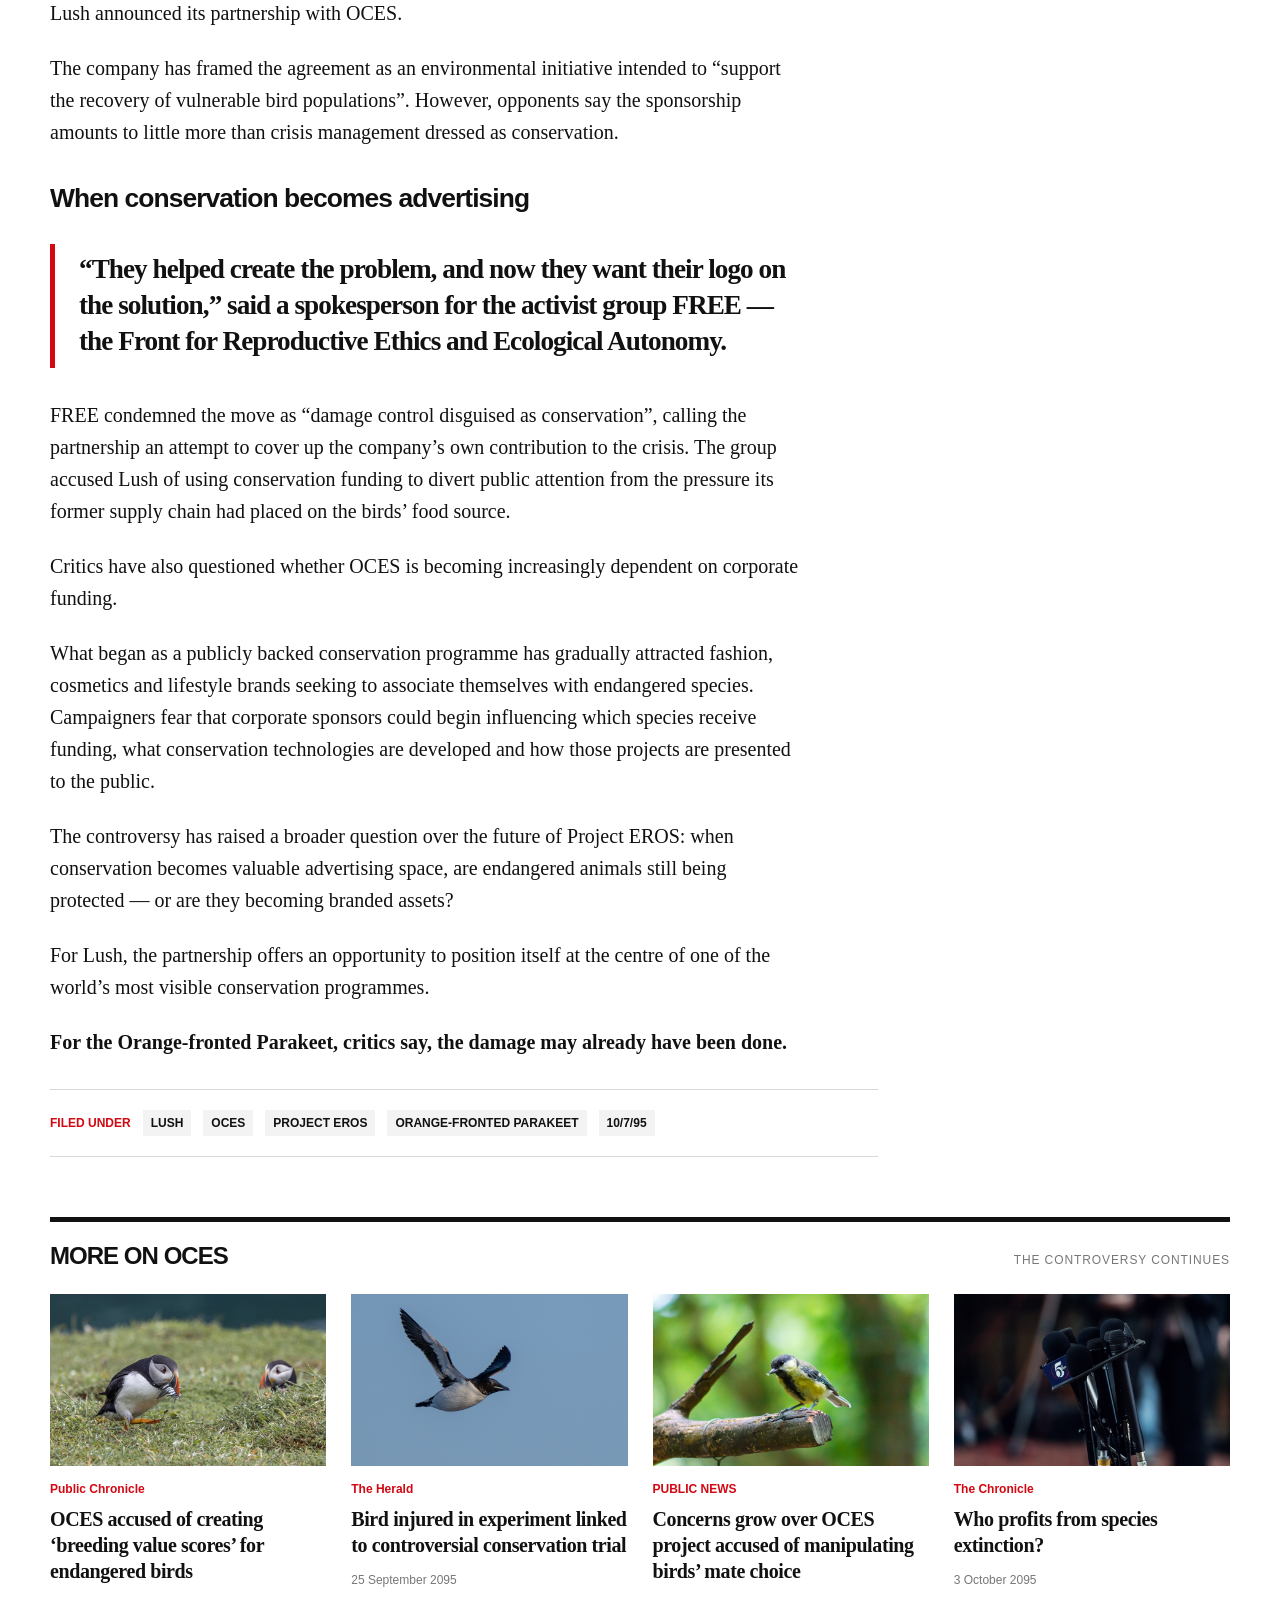
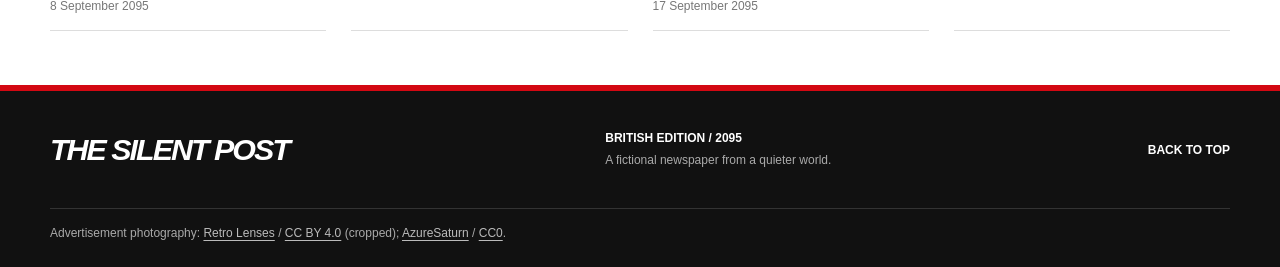
==== commit 42dc6d3b: "Replace Lush article photo with supplied Beech Getaway product image" ====
--- a/index.html
+++ b/index.html
@@ -49,8 +49,8 @@
           <div class="byline-row"><div><p class="byline">By <strong>Environment Correspondent</strong></p><p class="published">Published <time datetime="2095-10-07T09:00:00+01:00">Oct. 7, 2095, 9:00 a.m. BST</time></p></div><span class="fiction-badge">FICTIONAL NEWS</span></div>
         </header>
         <figure class="lead-photo">
-          <img src="assets/lush-bath-bombs.jpg" width="1800" height="1013" alt="Four Lush bath bombs in mint green, blue and yellow, lavender, and pink, arranged on a dark tabletop.">
-          <figcaption>Lush bath bombs. <span>Photograph: <a href="https://commons.wikimedia.org/wiki/File:Bath_Bombs_-_Lush_Cosmetics_(51333340003).jpg" target="_blank" rel="noopener noreferrer">Ajay Suresh / Wikimedia Commons</a> / <a href="https://creativecommons.org/licenses/by/2.0/" target="_blank" rel="noopener noreferrer">CC BY 2.0</a>.</span></figcaption>
+          <img src="assets/lush-bath-bombs.jpg" width="1800" height="1013" style="object-fit:contain" alt="Lush Beech Getaway bath bomb with seeds, beside its black branded packaging.">
+          <figcaption>Lush Beech Getaway bath bomb. <span>Photograph: supplied.</span></figcaption>
         </figure>
         <div class="article-body"><section id="partnership" aria-label="The OCES partnership">
 <p class="opening">Lush has been accused of using its multimillion-pound partnership with the Organisation for the Conservation of Endangered Species (OCES) to repair its public image after the company’s sourcing practices were linked to the decline of the endangered Orange-fronted Parakeet.</p>
